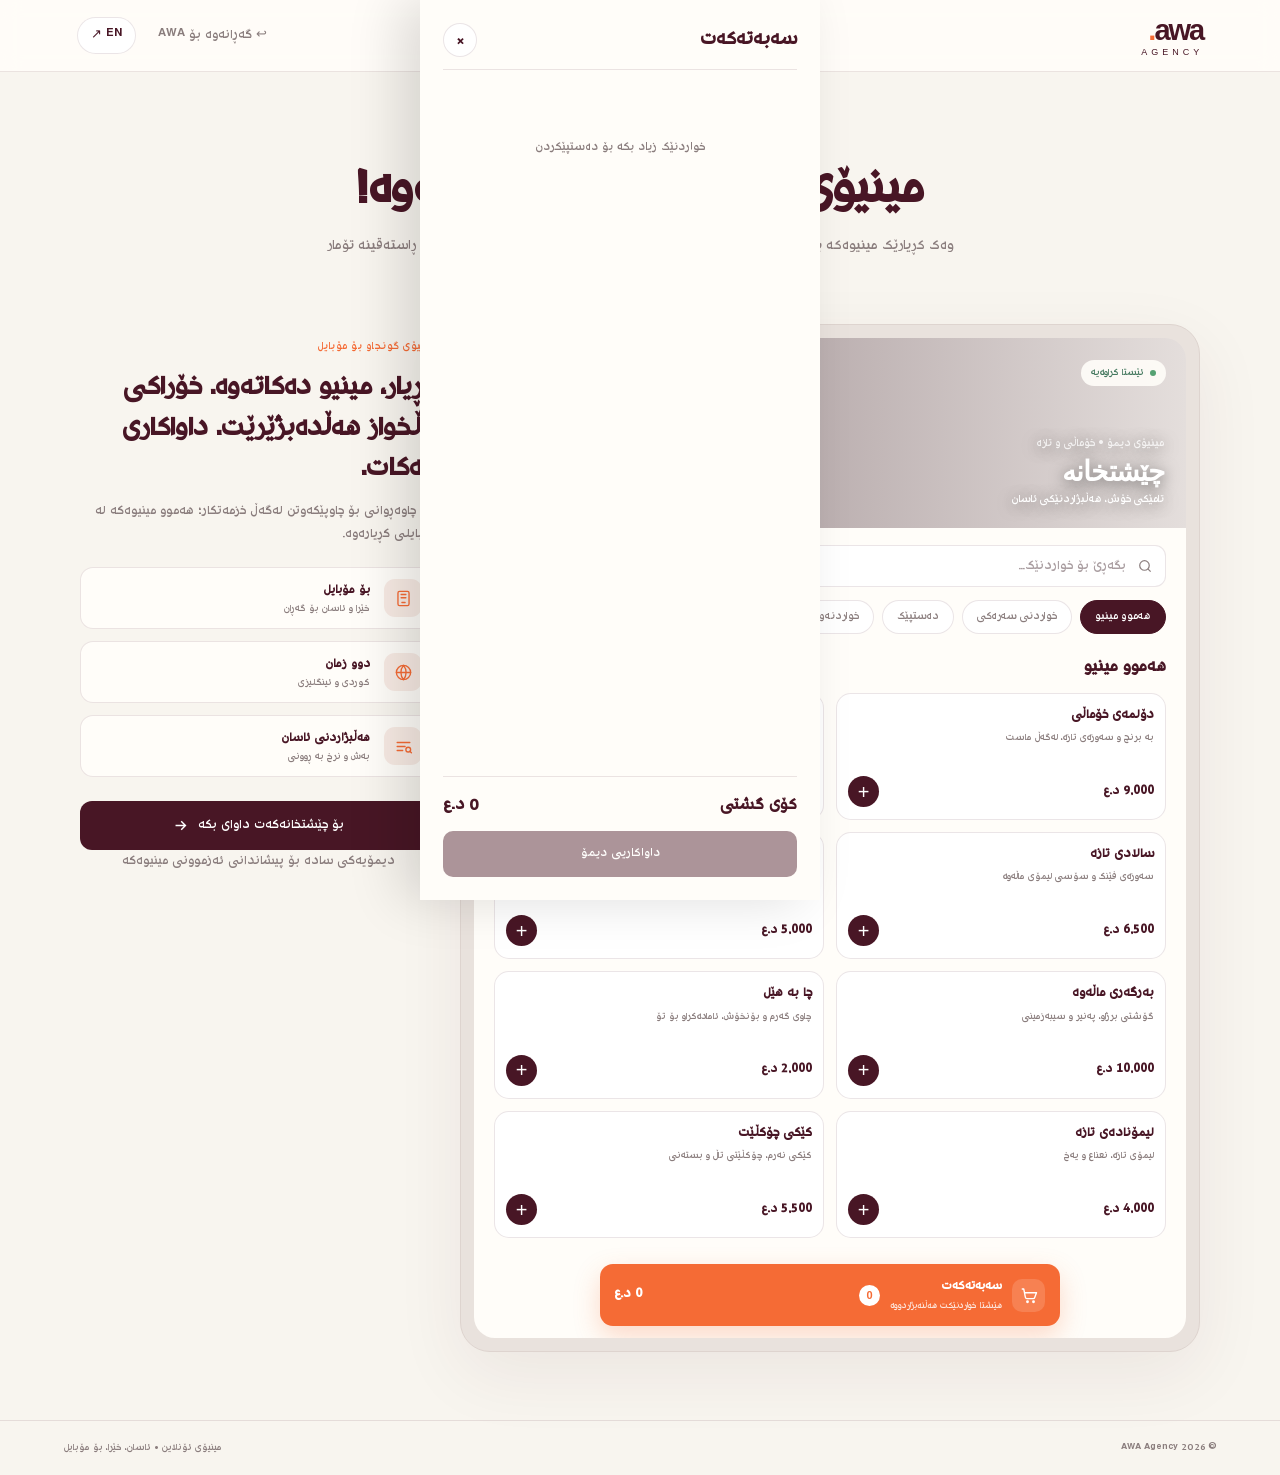
==== tools/online-menu.html @ 6e6e2b97 "Add live online menu demo" ====
<!doctype html>
<html lang="ckb" dir="rtl"><head><meta charset="utf-8"><meta name="viewport" content="width=device-width,initial-scale=1"><meta name="theme-color" content="#481625"><meta name="description" content="دیمۆی زیندووی مینیۆی ئۆنلاین لە AWA Agency."><title>مینیۆی ئۆنلاین | AWA Agency</title><link rel="preload" href="../assets/fonts/rudawregular2.ttf" as="font" type="font/ttf" crossorigin>
<style>
@font-face{font-family:Rudaw;src:url('../assets/fonts/rudawregular2.ttf') format('truetype');font-display:swap}
:root{--wine:#481625;--wine2:#6b263c;--orange:#f56b35;--cream:#f8f5ef;--paper:#fffdf9;--ink:#2e1d22;--muted:#8a7d7d;--line:#4816251c;--green:#44785e;--shadow:0 22px 70px #48162512}
*{box-sizing:border-box}body{margin:0;background:var(--cream);color:var(--wine);font-family:Rudaw,Tahoma,Arial,sans-serif;line-height:1.8}button,a{font:inherit}a{text-decoration:none;color:inherit}button{cursor:pointer}.bar{height:72px;padding:0 max(6%,calc((100% - 1180px)/2));display:flex;align-items:center;justify-content:space-between;border-bottom:1px solid var(--line);background:#fffdf9e8;backdrop-filter:blur(10px)}.logo{font:700 29px Arial;letter-spacing:-2px}.logo b{color:var(--orange)}.logo small{display:block;text-align:center;font:9px Arial;letter-spacing:4px}.nav{display:flex;align-items:center;gap:22px;font-size:13px}.back{color:var(--muted)}.lang{border:1px solid var(--line);background:#fff;border-radius:99px;padding:6px 13px;color:var(--wine)}
.wrap{width:min(1120px,90%);margin:auto}.hero{padding:46px 0 30px;text-align:center}.tag{display:inline-flex;align-items:center;gap:8px;color:var(--orange);font-size:12px;letter-spacing:.3px}.dot{width:7px;height:7px;border-radius:50%;background:#64a47e;box-shadow:0 0 0 5px #64a47e20}.hero h1{font-size:clamp(30px,5vw,49px);line-height:1.45;margin:9px 0 7px;letter-spacing:-.6px}.hero p{max-width:650px;margin:0 auto;color:var(--muted);font-size:14px}
.demo{display:grid;grid-template-columns:minmax(0,1.35fr) minmax(270px,.65fr);gap:24px;align-items:start;padding:10px 0 68px}
.phone-shell{position:relative;background:#e9e2dd;border:1px solid #ded4cf;border-radius:30px;padding:13px;box-shadow:var(--shadow);overflow:hidden}.screen{background:var(--paper);border-radius:21px;min-height:670px;overflow:hidden;position:relative}.restaurant-hero{height:190px;position:relative;overflow:hidden;background:linear-gradient(90deg,#35151f85,#35151f22),url('https://images.unsplash.com/photo-1414235077428-338989a2e8c0?auto=format&fit=crop&w=1500&q=82') center 52%/cover}.restaurant-top{position:absolute;inset:18px 20px auto;display:flex;justify-content:space-between;align-items:center;color:white}.live{background:#fffdf9e8;color:var(--green);border-radius:99px;padding:4px 10px;font-size:10px;display:flex;align-items:center;gap:6px}.live i{width:6px;height:6px;border-radius:50%;background:#55a272}.lang-mini{width:34px;height:34px;border-radius:50%;border:1px solid #ffffff80;background:#ffffff20;color:white;backdrop-filter:blur(8px)}.restaurant-title{position:absolute;inset:auto 22px 18px;color:white;text-shadow:0 2px 15px #0008}.restaurant-title small{display:block;color:#ffffffc9;font-size:11px}.restaurant-title h2{margin:2px 0;font:700 28px Arial;letter-spacing:-.7px}.restaurant-title p{font-size:11px;margin:0}.menu-content{padding:17px 20px 24px}.searchbox{height:42px;border:1px solid var(--line);border-radius:11px;display:flex;align-items:center;gap:9px;padding:0 12px;background:#fff;color:var(--muted)}.searchbox svg{width:17px;stroke:currentColor;fill:none;stroke-width:1.8}.searchbox input{border:0;outline:0;background:transparent;width:100%;font-size:13px;font-family:inherit;color:var(--wine)}.searchbox input::placeholder{color:#a99da0}.categories{display:flex;gap:8px;overflow:auto;padding:13px 0 14px;scrollbar-width:none}.categories::-webkit-scrollbar{display:none}.cat{border:1px solid var(--line);border-radius:99px;background:white;padding:6px 14px;white-space:nowrap;color:var(--muted);font-size:11px}.cat.active{background:var(--wine);color:white;border-color:var(--wine)}.section-head{display:flex;justify-content:space-between;align-items:end;margin:5px 0 9px}.section-head h3{margin:0;font-size:17px}.section-head span{font-size:10px;color:var(--muted)}.dish-grid{display:grid;grid-template-columns:repeat(2,minmax(0,1fr));gap:12px}.dish{background:white;border:1px solid var(--line);border-radius:15px;overflow:hidden;transition:transform .2s,box-shadow .2s}.dish:hover{transform:translateY(-3px);box-shadow:0 12px 28px #48162514}.dish-img{height:134px;width:100%;object-fit:cover;display:block;background:#eee}.dish-info{padding:10px 11px 12px}.dish-name{font-size:13px;font-weight:bold;margin:0}.dish-desc{font-size:10px;color:var(--muted);margin:3px 0 9px;min-height:37px;line-height:1.65}.dish-bottom{display:flex;align-items:center;justify-content:space-between;gap:6px}.price{font-size:12px;font-weight:bold;white-space:nowrap}.add{border:0;background:var(--wine);color:white;border-radius:50%;width:31px;height:31px;font:20px Arial;line-height:1;display:grid;place-items:center;transition:transform .2s,background .2s}.add:hover{background:var(--orange);transform:rotate(90deg)}
.note{grid-column:1/-1;margin:14px 0 0;padding:10px 13px;background:#fbf3e6;border:1px solid #eddfca;border-radius:11px;color:#876c4d;font-size:10px;text-align:center}
.info{position:sticky;top:24px;padding:8px 0}.info-kicker{font-size:11px;color:var(--orange);letter-spacing:.5px}.info h2{font-size:27px;line-height:1.5;margin:7px 0 10px}.info>p{color:var(--muted);font-size:13px;margin:0 0 20px}.features{display:grid;gap:12px;margin:21px 0 24px}.feature{display:grid;grid-template-columns:40px 1fr;gap:12px;align-items:center;padding:11px 13px;border:1px solid var(--line);border-radius:13px;background:#fffdf9}.feature-icon{width:38px;height:38px;background:#f8ebe4;border-radius:11px;display:grid;place-items:center;color:var(--orange)}.feature-icon svg{width:19px;height:19px;fill:none;stroke:currentColor;stroke-width:1.7;stroke-linecap:round;stroke-linejoin:round}.feature strong{display:block;font-size:12px}.feature span{display:block;color:var(--muted);font-size:10px;line-height:1.6}.cta{display:flex;align-items:center;justify-content:center;gap:9px;width:100%;min-height:49px;border-radius:12px;background:var(--wine);color:white;font-size:13px;transition:background .2s,transform .2s}.cta:hover{background:var(--wine2);transform:translateY(-2px)}.cta svg{width:17px;height:17px;fill:none;stroke:currentColor;stroke-width:2}.subnote{text-align:center;color:var(--muted);font-size:10px;margin:10px 0}
.cartbar{position:sticky;bottom:12px;margin:14px auto 0;width:min(460px,95%);z-index:5}.cart-button{display:flex;justify-content:space-between;align-items:center;width:100%;border:0;border-radius:13px;background:var(--orange);color:white;padding:12px 15px;box-shadow:0 10px 26px #f56b3540;text-align:start;animation:bob 2.8s ease-in-out infinite}.cart-left{display:flex;align-items:center;gap:10px}.cart-icon{width:33px;height:33px;background:#ffffff25;border-radius:10px;display:grid;place-items:center}.cart-icon svg{width:18px;fill:none;stroke:white;stroke-width:1.8;stroke-linecap:round;stroke-linejoin:round}.cart-label strong{display:block;font-size:12px}.cart-label small{display:block;font-size:9px;opacity:.85}.cart-total{font-size:13px;font-weight:bold}.count{background:white;color:var(--orange);border-radius:50%;width:21px;height:21px;display:grid;place-items:center;font:700 11px Arial}.shade{position:fixed;inset:0;background:#21111675;z-index:10;opacity:0;pointer-events:none;transition:opacity .25s}.shade.open{opacity:1;pointer-events:auto}.drawer{position:fixed;z-index:11;inset-block:0;inset-inline-end:0;width:min(400px,92vw);background:var(--paper);padding:23px;transform:translateX(105%);transition:transform .3s ease;box-shadow:-20px 0 50px #0002;display:flex;flex-direction:column}.drawer[dir="rtl"]{transform:translateX(-105%)}.drawer.open{transform:translateX(0)}.drawer-head{display:flex;justify-content:space-between;align-items:center;border-bottom:1px solid var(--line);padding-bottom:12px}.drawer-head h3{font-size:19px;margin:0}.close{width:34px;height:34px;border-radius:50%;border:1px solid var(--line);background:white;color:var(--wine);font-size:18px}.cart-items{overflow:auto;flex:1;padding:10px 0}.cart-row{display:grid;grid-template-columns:1fr auto;gap:9px;padding:12px 0;border-bottom:1px solid var(--line)}.cart-row strong{font-size:12px;display:block}.cart-row small{font-size:10px;color:var(--muted)}.qty{display:flex;align-items:center;gap:8px}.qty button{width:25px;height:25px;border:1px solid var(--line);border-radius:50%;background:white;color:var(--wine)}.drawer-foot{border-top:1px solid var(--line);padding-top:15px}.sum{display:flex;justify-content:space-between;font-weight:bold;margin-bottom:11px}.order{width:100%;border:0;border-radius:10px;background:var(--wine);color:white;padding:12px;font-size:12px}.order:disabled{opacity:.45;cursor:not-allowed}.empty-cart{text-align:center;padding:45px 10px;color:var(--muted);font-size:12px}.toast{position:fixed;left:50%;bottom:24px;transform:translate(-50%,15px);opacity:0;pointer-events:none;background:#2e1d22;color:white;border-radius:99px;padding:9px 17px;font-size:11px;z-index:20;transition:.25s;white-space:nowrap}.toast.show{opacity:1;transform:translate(-50%,0)}.footer{border-top:1px solid var(--line);padding:18px 5%;display:flex;justify-content:space-between;gap:12px;color:var(--muted);font-size:10px}
@keyframes bob{0%,100%{transform:translateY(0)}50%{transform:translateY(-3px)}}@media(max-width:900px){.demo{grid-template-columns:1fr;max-width:720px}.info{position:static;grid-row:1}.info h2{font-size:23px}.features{grid-template-columns:repeat(3,1fr)}.feature{grid-template-columns:34px 1fr;padding:9px}.feature-icon{width:32px;height:32px}.screen{min-height:600px}.restaurant-hero{height:170px}}@media(max-width:600px){.bar{height:62px;padding:0 5%}.nav{gap:10px;font-size:11px}.back{max-width:90px}.hero{padding:33px 0 23px}.hero h1{font-size:29px}.hero p{font-size:12px}.wrap{width:92%}.demo{gap:17px;padding-bottom:40px}.info h2{font-size:20px}.features{grid-template-columns:1fr 1fr;gap:8px}.feature{grid-template-columns:30px 1fr}.feature-icon{width:28px;height:28px}.feature strong{font-size:10px}.feature span{font-size:9px}.phone-shell{border-radius:23px;padding:8px}.screen{border-radius:17px;min-height:560px}.restaurant-hero{height:150px}.restaurant-title h2{font-size:24px}.menu-content{padding:13px 12px 18px}.dish-grid{gap:8px}.dish-img{height:105px}.dish-info{padding:8px}.dish-desc{font-size:9px;min-height:40px}.dish-name{font-size:11px}.price{font-size:10px}.add{width:28px;height:28px}.note{font-size:9px}.footer{flex-wrap:wrap}.drawer{padding:18px}}@media(prefers-reduced-motion:reduce){*,*:before,*:after{animation:none!important;transition:none!important;scroll-behavior:auto!important}}
</style></head>
<body>
<header class="bar"><a class="logo" href="../index.html">awa<b>.</b><small>AGENCY</small></a><nav class="nav"><a href="../index.html" class="back" data-ku="↩ گەڕانەوە بۆ AWA" data-en="↩ Back to AWA">↩ گەڕانەوە بۆ AWA</a><button class="lang" id="lang" type="button">EN ↗</button></nav></header>
<main class="wrap"><section class="hero"><span class="tag"><i class="dot"></i><span data-ku="دیمۆی زیندوو • لەسەر مۆبایل تاقی بکەرەوە" data-en="LIVE DEMO • TRY IT ON YOUR PHONE">دیمۆی زیندوو • لەسەر مۆبایل تاقی بکەرەوە</span></span><h1 data-ku="مینیۆی ئۆنلاین، تاقی بکەرەوە!" data-en="An online menu. Try it live.">مینیۆی ئۆنلاین، تاقی بکەرەوە!</h1><p data-ku="وەک کڕیارێک مینیوەکە بگەڕێ، خواردن هەڵبژێرە و سەبەتەکەت ببینە. ئەمە دیمۆیە؛ داواکاریی ڕاستەقینە تۆمار ناکات." data-en="Browse the menu, pick dishes and see your basket, just like a customer. This is a demo; no real order is placed.">وەک کڕیارێک مینیوەکە بگەڕێ، خواردن هەڵبژێرە و سەبەتەکەت ببینە. ئەمە دیمۆیە؛ داواکاریی ڕاستەقینە تۆمار ناکات.</p></section>
<section class="demo">
<div class="phone-shell"><div class="screen">
<div class="restaurant-hero"><div class="restaurant-top"><span class="live"><i></i><span data-ku="ئێستا کراوەیە" data-en="OPEN NOW">ئێستا کراوەیە</span></span><button class="lang-mini" id="menuLang" type="button" aria-label="Change language">EN</button></div><div class="restaurant-title"><small data-ku="مینیۆی دیمۆ • خۆماڵی و تازە" data-en="DEMO MENU • FRESH & LOCAL">مینیۆی دیمۆ • خۆماڵی و تازە</small><h2 data-ku="چێشتخانە" data-en="The Table">چێشتخانە</h2><p data-ku="تامێکی خۆش، هەڵبژاردنێکی ئاسان" data-en="Good food. Easy choices.">تامێکی خۆش، هەڵبژاردنێکی ئاسان</p></div></div>
<div class="menu-content">
<label class="searchbox"><svg viewBox="0 0 24 24"><circle cx="11" cy="11" r="7"></circle><path d="m16 16 4 4"></path></svg><input id="search" type="search" data-ku-placeholder="بگەڕێ بۆ خواردنێک..." data-en-placeholder="Search the menu..." placeholder="بگەڕێ بۆ خواردنێک..."></label>
<div class="categories" id="categories"></div>
<div class="section-head"><h3 id="categoryTitle">خواردنە بەناوبانگەکان</h3><span id="dishCount"></span></div>
<div class="dish-grid" id="dishes"></div>
</div>
<div class="cartbar"><button class="cart-button" id="openCart" type="button"><span class="cart-left"><span class="cart-icon"><svg viewBox="0 0 24 24"><path d="M3 4h2l2.2 11.2a2 2 0 0 0 2 1.6h8.5a2 2 0 0 0 1.9-1.4L22 9H7"></path><circle cx="10" cy="21" r="1"></circle><circle cx="18" cy="21" r="1"></circle></svg></span><span class="cart-label"><strong id="cartLabel">سەبەتەکەت</strong><small id="cartCountText">هێشتا خواردنێکت هەڵنەبژاردووە</small></span><span class="count" id="cartCount">0</span></span><span class="cart-total" id="cartTotal">0 د.ع</span></button></div>
</div></div>
<aside class="info"><span class="info-kicker" data-ku="مینیۆی گونجاو بۆ مۆبایل" data-en="MADE FOR MOBILE">مینیۆی گونجاو بۆ مۆبایل</span><h2 data-ku="کڕیار، مینیو دەکاتەوە. خۆراکی دڵخواز هەڵدەبژێرێت. داواکاری دەکات." data-en="Customers open the menu, choose what they love, and order.">کڕیار، مینیو دەکاتەوە. خۆراکی دڵخواز هەڵدەبژێرێت. داواکاری دەکات.</h2><p data-ku="بێ چاوەڕوانی بۆ چاوپێکەوتن لەگەڵ خزمەتکار؛ هەموو مینیوەکە لە مۆبایلی کڕیارەوە." data-en="No waiting for a printed menu. Everything is right on the customer’s phone.">بێ چاوەڕوانی بۆ چاوپێکەوتن لەگەڵ خزمەتکار؛ هەموو مینیوەکە لە مۆبایلی کڕیارەوە.</p>
<div class="features">
<div class="feature"><div class="feature-icon"><svg viewBox="0 0 24 24"><rect x="5" y="3" width="14" height="18" rx="2"></rect><path d="M9 7h6M9 11h6M10 17h4"></path></svg></div><div><strong data-ku="بۆ مۆبایل" data-en="Mobile-ready">بۆ مۆبایل</strong><span data-ku="خێرا و ئاسان بۆ گەڕان" data-en="Quick, easy browsing">خێرا و ئاسان بۆ گەڕان</span></div></div>
<div class="feature"><div class="feature-icon"><svg viewBox="0 0 24 24"><circle cx="12" cy="12" r="9"></circle><path d="M3 12h18M12 3a14 14 0 0 1 0 18M12 3a14 14 0 0 0 0 18"></path></svg></div><div><strong data-ku="دوو زمان" data-en="Bilingual">دوو زمان</strong><span data-ku="کوردی و ئینگلیزی" data-en="Kurdish and English">کوردی و ئینگلیزی</span></div></div>
<div class="feature"><div class="feature-icon"><svg viewBox="0 0 24 24"><path d="M4 7h16M4 12h10M4 17h7"></path><circle cx="18" cy="16" r="3"></circle><path d="m20 18 2 2"></path></svg></div><div><strong data-ku="هەڵبژاردنی ئاسان" data-en="Easy ordering">هەڵبژاردنی ئاسان</strong><span data-ku="بەش و نرخ بە ڕوونی" data-en="Clear sections and prices">بەش و نرخ بە ڕوونی</span></div></div>
</div>
<a class="cta" href="mailto:contact@awaagency.net?subject=Online%20menu%20for%20my%20restaurant"><span data-ku="بۆ چێشتخانەکەت داوای بکە" data-en="Get one for your restaurant">بۆ چێشتخانەکەت داوای بکە</span><svg viewBox="0 0 24 24"><path d="M5 12h14M13 6l6 6-6 6"></path></svg></a><p class="subnote" data-ku="دیمۆیەکی سادە بۆ پیشاندانی ئەزموونی مینیوەکە" data-en="A preview of what your restaurant menu can feel like.">دیمۆیەکی سادە بۆ پیشاندانی ئەزموونی مینیوەکە</p>
</aside>
</section></main>
<footer class="footer"><span>© <span id="year"></span> AWA Agency</span><span data-ku="مینیۆی ئۆنلاین • ئاسان، خێرا، بۆ مۆبایل" data-en="Online menus • simple, fast, mobile-ready">مینیۆی ئۆنلاین • ئاسان، خێرا، بۆ مۆبایل</span></footer>
<div class="shade" id="shade"></div><aside class="drawer" id="drawer" aria-label="Order basket"><div class="drawer-head"><h3 data-ku="سەبەتەکەت" data-en="Your basket">سەبەتەکەت</h3><button class="close" id="closeCart" type="button" aria-label="Close">×</button></div><div class="cart-items" id="cartItems"></div><div class="drawer-foot"><div class="sum"><span data-ku="کۆی گشتی" data-en="Total">کۆی گشتی</span><span id="drawerTotal">0 د.ع</span></div><button class="order" id="orderBtn" type="button" disabled data-ku="داواکاریی دیمۆ" data-en="Demo order">داواکاریی دیمۆ</button></div></aside><div class="toast" id="toast" role="status" aria-live="polite"></div>
<script>
const dishesData=[
{id:'dolma',cat:'main',price:9000,ku:'دۆلمەی خۆماڵی',en:'Homestyle dolma',descKu:'بە برنج و سەوزەی تازە، لەگەڵ ماست',descEn:'Rice, fresh herbs and a side of yogurt',img:'https://images.unsplash.com/photo-1547592180-85f173990554?auto=format&fit=crop&w=800&q=80'},
{id:'kebab',cat:'main',price:12000,ku:'کەبابی گۆشت',en:'Chargrilled kebab',descKu:'گۆشتی تازە، نانی گەرم و سۆسی ماڵەوە',descEn:'Fresh grilled meat, warm bread and house sauce',img:'https://images.unsplash.com/photo-1529042410759-befb1204b468?auto=format&fit=crop&w=800&q=80'},
{id:'salad',cat:'starters',price:6500,ku:'سالادی تازە',en:'Garden salad',descKu:'سەوزەی فێنک و سۆسی لیمۆی ماڵەوە',descEn:'Crisp greens with house lemon dressing',img:'https://images.unsplash.com/photo-1512621776951-a57141f2eefd?auto=format&fit=crop&w=800&q=80'},
{id:'soup',cat:'starters',price:5000,ku:'شۆربای ڕۆژ',en:'Soup of the day',descKu:'شۆربای گەرم بە پێکهاتەی وەرزی',descEn:'Warm soup made with seasonal ingredients',img:'https://images.unsplash.com/photo-1547592166-23ac45744acd?auto=format&fit=crop&w=800&q=80'},
{id:'burger',cat:'main',price:10000,ku:'بەرگەری ماڵەوە',en:'House burger',descKu:'گۆشتی برژاو، پەنیر و سیبەزمینی',descEn:'Grilled patty, cheese and crisp fries',img:'https://images.unsplash.com/photo-1568901346375-23c9450c58cd?auto=format&fit=crop&w=800&q=80'},
{id:'tea',cat:'drinks',price:2000,ku:'چا بە هێل',en:'Cardamom tea',descKu:'چاوی گەرم و بۆنخۆش، ئامادەکراو بۆ تۆ',descEn:'Freshly brewed, fragrant cardamom tea',img:'https://images.unsplash.com/photo-1571934811356-5cc061b6821f?auto=format&fit=crop&w=800&q=80'},
{id:'lemonade',cat:'drinks',price:4000,ku:'لیمۆنادەی تازە',en:'Fresh lemonade',descKu:'لیمۆی تازە، نعناع و یەخ',descEn:'Fresh lemon, mint and ice',img:'https://images.unsplash.com/photo-1513558161293-cdaf765edfd7?auto=format&fit=crop&w=800&q=80'},
{id:'cake',cat:'dessert',price:5500,ku:'کێکی چۆکڵێت',en:'Chocolate cake',descKu:'کێکی نەرم، چۆکڵێتی تاڵ و بستەنی',descEn:'Soft cake, dark chocolate and ice cream',img:'https://images.unsplash.com/photo-1578985545062-69928b1d9587?auto=format&fit=crop&w=800&q=80'}];
const CATS={ku:[['all','هەموو مینیو'],['main','خواردنی سەرەکی'],['starters','دەستپێک'],['drinks','خواردنەوە'],['dessert','شیرینی']],en:[['all','All menu'],['main','Main dishes'],['starters','Starters'],['drinks','Drinks'],['dessert','Desserts']]};
let lang='ku',activeCat='all',cart={};const $=s=>document.querySelector(s),money=n=>new Intl.NumberFormat(lang==='ku'?'ckb-IQ':'en-US').format(n)+' '+(lang==='ku'?'د.ع':'IQD');
function tr(){document.querySelectorAll('[data-ku]').forEach(x=>x.textContent=x.dataset[lang]);document.querySelectorAll('[data-ku-placeholder]').forEach(x=>x.placeholder=x.dataset[lang+'Placeholder']);document.documentElement.lang=lang==='ku'?'ckb':'en';document.documentElement.dir=lang==='ku'?'rtl':'ltr';document.title=lang==='ku'?'مینیۆی ئۆنلاین | AWA Agency':'Online Menu | AWA Agency';$('#lang').textContent=lang==='ku'?'EN ↗':'کوردی ↗';$('#menuLang').textContent=lang==='ku'?'EN':'KU';render();renderCart()}
function renderCats(){const host=$('#categories');host.replaceChildren();CATS[lang].forEach(([id,label])=>{const b=document.createElement('button');b.type='button';b.className='cat'+(id===activeCat?' active':'');b.textContent=label;b.onclick=()=>{activeCat=id;renderCats();renderDishes()};host.append(b)})}
function renderDishes(){const host=$('#dishes'),query=$('#search').value.trim().toLocaleLowerCase();host.replaceChildren();const filtered=dishesData.filter(d=>(activeCat==='all'||d.cat===activeCat)&&((lang==='ku'?d.ku:d.en).toLocaleLowerCase().includes(query)));$('#categoryTitle').textContent=CATS[lang].find(c=>c[0]===activeCat)?.[1]||(lang==='ku'?'هەموو مینیو':'All menu');$('#dishCount').textContent=filtered.length+(lang==='ku'?' خواردن':' items');if(!filtered.length){const e=document.createElement('p');e.className='empty-cart';e.textContent=lang==='ku'?'هیچ خواردنێک نەدۆزرایەوە':'No dishes found';host.append(e);return}filtered.forEach(d=>{const card=document.createElement('article');card.className='dish';const img=document.createElement('img');img.className='dish-img';img.src=d.img;img.alt=lang==='ku'?d.ku:d.en;img.loading='lazy';img.onerror=()=>{img.style.display='none'};const info=document.createElement('div');info.className='dish-info';const h=document.createElement('h4');h.className='dish-name';h.textContent=lang==='ku'?d.ku:d.en;const desc=document.createElement('p');desc.className='dish-desc';desc.textContent=lang==='ku'?d.descKu:d.descEn;const bottom=document.createElement('div');bottom.className='dish-bottom';const p=document.createElement('span');p.className='price';p.textContent=money(d.price);const add=document.createElement('button');add.className='add';add.type='button';add.textContent='+';add.setAttribute('aria-label',(lang==='ku'?'زیادکردنی ':'Add ')+(lang==='ku'?d.ku:d.en));add.onclick=()=>{cart[d.id]=(cart[d.id]||0)+1;renderCart();toast(lang==='ku'?'زیاد کرا بۆ سەبەتە':'Added to basket')};bottom.append(p,add);info.append(h,desc,bottom);card.append(img,info);host.append(card)})}
function render(){renderCats();renderDishes()}
function totals(){const count=Object.values(cart).reduce((a,b)=>a+b,0),sum=dishesData.reduce((a,d)=>a+d.price*(cart[d.id]||0),0);return{count,sum}}
function renderCart(){const host=$('#cartItems'),{count,sum}=totals();$('#cartCount').textContent=count;$('#cartTotal').textContent=money(sum);$('#drawerTotal').textContent=money(sum);$('#cartCountText').textContent=count?(lang==='ku'?count+' دانە خواردن لە سەبەتەکەتدا':count+' item(s) in your basket'):(lang==='ku'?'هێشتا خواردنێکت هەڵنەبژاردووە':'Your basket is empty');host.replaceChildren();const chosen=dishesData.filter(d=>cart[d.id]);if(!chosen.length){const e=document.createElement('p');e.className='empty-cart';e.textContent=lang==='ku'?'خواردنێک زیاد بکە بۆ دەستپێکردن':'Add a dish to get started';host.append(e)}chosen.forEach(d=>{const row=document.createElement('div');row.className='cart-row';const details=document.createElement('div');const title=document.createElement('strong');title.textContent=lang==='ku'?d.ku:d.en;const price=document.createElement('small');price.textContent=money(d.price*(cart[d.id]||0));details.append(title,price);const qty=document.createElement('div');qty.className='qty';const minus=document.createElement('button');minus.type='button';minus.textContent='−';minus.setAttribute('aria-label','Decrease');minus.onclick=()=>{cart[d.id]--;if(cart[d.id]<=0)delete cart[d.id];renderCart()};const num=document.createElement('span');num.textContent=cart[d.id];const plus=document.createElement('button');plus.type='button';plus.textContent='+';plus.setAttribute('aria-label','Increase');plus.onclick=()=>{cart[d.id]++;renderCart()};qty.append(minus,num,plus);row.append(details,qty);host.append(row)});$('#orderBtn').disabled=!count}
function toast(message){const t=$('#toast');t.textContent=message;t.classList.add('show');clearTimeout(window._toastTimer);window._toastTimer=setTimeout(()=>t.classList.remove('show'),1800)}
function setDrawer(open){$('#drawer').classList.toggle('open',open);$('#shade').classList.toggle('open',open);document.body.style.overflow=open?'hidden':''}
$('#search').addEventListener('input',renderDishes);$('#lang').addEventListener('click',()=>{lang=lang==='ku'?'en':'ku';tr()});$('#menuLang').addEventListener('click',()=>{lang=lang==='ku'?'en':'ku';tr()});$('#openCart').addEventListener('click',()=>setDrawer(true));$('#closeCart').addEventListener('click',()=>setDrawer(false));$('#shade').addEventListener('click',()=>setDrawer(false));$('#orderBtn').addEventListener('click',()=>toast(lang==='ku'?'ئەمە تەنیا دیمۆیە؛ داواکارییەکە نەنێردرا':'Preview only — no order was sent'));document.addEventListener('keydown',e=>{if(e.key==='Escape')setDrawer(false)});$('#year').textContent=new Date().getFullYear();tr();
</script></body></html>
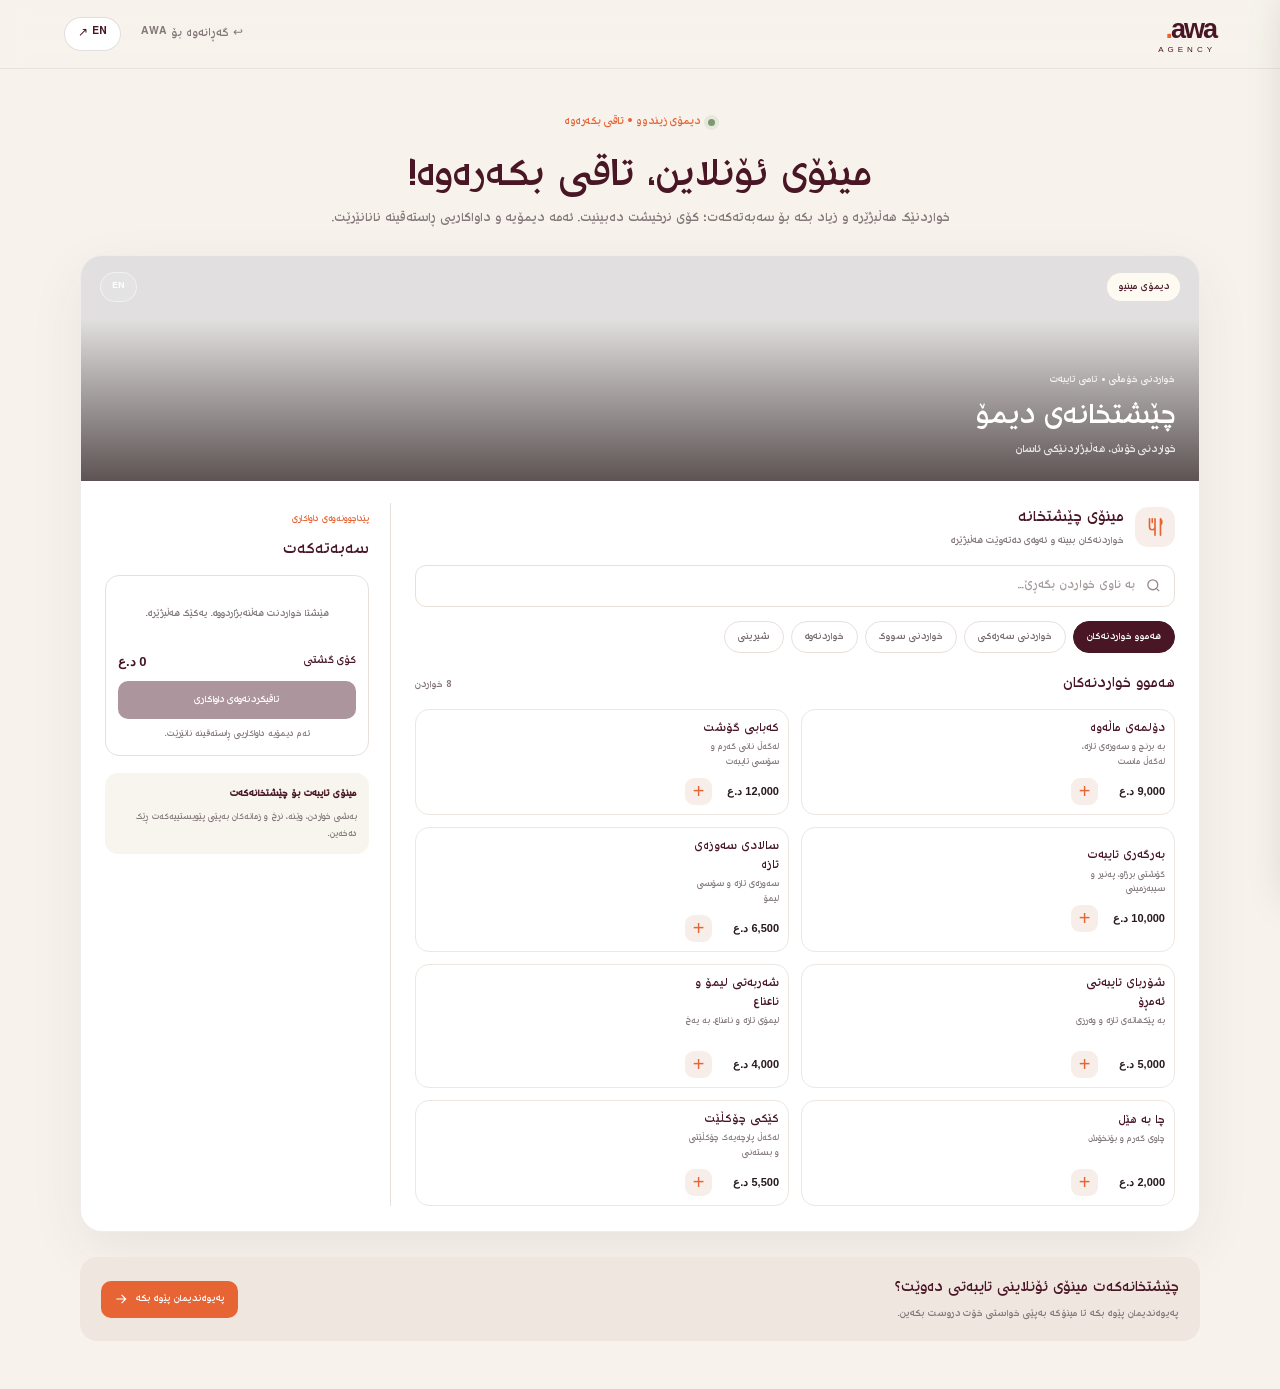
==== commit 1013b8da: "Redesign online menu demo in Sorani" ====
--- a/tools/online-menu.html
+++ b/tools/online-menu.html
@@ -1,61 +1,61 @@
 <!doctype html>
-<html lang="ckb" dir="rtl"><head><meta charset="utf-8"><meta name="viewport" content="width=device-width,initial-scale=1"><meta name="theme-color" content="#481625"><meta name="description" content="دیمۆی زیندووی مینیۆی ئۆنلاین لە AWA Agency."><title>مینیۆی ئۆنلاین | AWA Agency</title><link rel="preload" href="../assets/fonts/rudawregular2.ttf" as="font" type="font/ttf" crossorigin>
+<html lang="ckb" dir="rtl"><head><meta charset="utf-8"><meta name="viewport" content="width=device-width,initial-scale=1"><meta name="theme-color" content="#f7f3ec"><meta name="description" content="دیمۆی مینۆی ئۆنلاین لە AWA Agency؛ خواردن هەڵبژێرە و سەبەتەکەت تاقی بکەرەوە."><title>مینۆی ئۆنلاین | AWA Agency</title><link rel="preload" href="../assets/fonts/rudawregular2.ttf" as="font" type="font/ttf" crossorigin>
 <style>
 @font-face{font-family:Rudaw;src:url('../assets/fonts/rudawregular2.ttf') format('truetype');font-display:swap}
-:root{--wine:#481625;--wine2:#6b263c;--orange:#f56b35;--cream:#f8f5ef;--paper:#fffdf9;--ink:#2e1d22;--muted:#8a7d7d;--line:#4816251c;--green:#44785e;--shadow:0 22px 70px #48162512}
-*{box-sizing:border-box}body{margin:0;background:var(--cream);color:var(--wine);font-family:Rudaw,Tahoma,Arial,sans-serif;line-height:1.8}button,a{font:inherit}a{text-decoration:none;color:inherit}button{cursor:pointer}.bar{height:72px;padding:0 max(6%,calc((100% - 1180px)/2));display:flex;align-items:center;justify-content:space-between;border-bottom:1px solid var(--line);background:#fffdf9e8;backdrop-filter:blur(10px)}.logo{font:700 29px Arial;letter-spacing:-2px}.logo b{color:var(--orange)}.logo small{display:block;text-align:center;font:9px Arial;letter-spacing:4px}.nav{display:flex;align-items:center;gap:22px;font-size:13px}.back{color:var(--muted)}.lang{border:1px solid var(--line);background:#fff;border-radius:99px;padding:6px 13px;color:var(--wine)}
-.wrap{width:min(1120px,90%);margin:auto}.hero{padding:46px 0 30px;text-align:center}.tag{display:inline-flex;align-items:center;gap:8px;color:var(--orange);font-size:12px;letter-spacing:.3px}.dot{width:7px;height:7px;border-radius:50%;background:#64a47e;box-shadow:0 0 0 5px #64a47e20}.hero h1{font-size:clamp(30px,5vw,49px);line-height:1.45;margin:9px 0 7px;letter-spacing:-.6px}.hero p{max-width:650px;margin:0 auto;color:var(--muted);font-size:14px}
-.demo{display:grid;grid-template-columns:minmax(0,1.35fr) minmax(270px,.65fr);gap:24px;align-items:start;padding:10px 0 68px}
-.phone-shell{position:relative;background:#e9e2dd;border:1px solid #ded4cf;border-radius:30px;padding:13px;box-shadow:var(--shadow);overflow:hidden}.screen{background:var(--paper);border-radius:21px;min-height:670px;overflow:hidden;position:relative}.restaurant-hero{height:190px;position:relative;overflow:hidden;background:linear-gradient(90deg,#35151f85,#35151f22),url('https://images.unsplash.com/photo-1414235077428-338989a2e8c0?auto=format&fit=crop&w=1500&q=82') center 52%/cover}.restaurant-top{position:absolute;inset:18px 20px auto;display:flex;justify-content:space-between;align-items:center;color:white}.live{background:#fffdf9e8;color:var(--green);border-radius:99px;padding:4px 10px;font-size:10px;display:flex;align-items:center;gap:6px}.live i{width:6px;height:6px;border-radius:50%;background:#55a272}.lang-mini{width:34px;height:34px;border-radius:50%;border:1px solid #ffffff80;background:#ffffff20;color:white;backdrop-filter:blur(8px)}.restaurant-title{position:absolute;inset:auto 22px 18px;color:white;text-shadow:0 2px 15px #0008}.restaurant-title small{display:block;color:#ffffffc9;font-size:11px}.restaurant-title h2{margin:2px 0;font:700 28px Arial;letter-spacing:-.7px}.restaurant-title p{font-size:11px;margin:0}.menu-content{padding:17px 20px 24px}.searchbox{height:42px;border:1px solid var(--line);border-radius:11px;display:flex;align-items:center;gap:9px;padding:0 12px;background:#fff;color:var(--muted)}.searchbox svg{width:17px;stroke:currentColor;fill:none;stroke-width:1.8}.searchbox input{border:0;outline:0;background:transparent;width:100%;font-size:13px;font-family:inherit;color:var(--wine)}.searchbox input::placeholder{color:#a99da0}.categories{display:flex;gap:8px;overflow:auto;padding:13px 0 14px;scrollbar-width:none}.categories::-webkit-scrollbar{display:none}.cat{border:1px solid var(--line);border-radius:99px;background:white;padding:6px 14px;white-space:nowrap;color:var(--muted);font-size:11px}.cat.active{background:var(--wine);color:white;border-color:var(--wine)}.section-head{display:flex;justify-content:space-between;align-items:end;margin:5px 0 9px}.section-head h3{margin:0;font-size:17px}.section-head span{font-size:10px;color:var(--muted)}.dish-grid{display:grid;grid-template-columns:repeat(2,minmax(0,1fr));gap:12px}.dish{background:white;border:1px solid var(--line);border-radius:15px;overflow:hidden;transition:transform .2s,box-shadow .2s}.dish:hover{transform:translateY(-3px);box-shadow:0 12px 28px #48162514}.dish-img{height:134px;width:100%;object-fit:cover;display:block;background:#eee}.dish-info{padding:10px 11px 12px}.dish-name{font-size:13px;font-weight:bold;margin:0}.dish-desc{font-size:10px;color:var(--muted);margin:3px 0 9px;min-height:37px;line-height:1.65}.dish-bottom{display:flex;align-items:center;justify-content:space-between;gap:6px}.price{font-size:12px;font-weight:bold;white-space:nowrap}.add{border:0;background:var(--wine);color:white;border-radius:50%;width:31px;height:31px;font:20px Arial;line-height:1;display:grid;place-items:center;transition:transform .2s,background .2s}.add:hover{background:var(--orange);transform:rotate(90deg)}
-.note{grid-column:1/-1;margin:14px 0 0;padding:10px 13px;background:#fbf3e6;border:1px solid #eddfca;border-radius:11px;color:#876c4d;font-size:10px;text-align:center}
-.info{position:sticky;top:24px;padding:8px 0}.info-kicker{font-size:11px;color:var(--orange);letter-spacing:.5px}.info h2{font-size:27px;line-height:1.5;margin:7px 0 10px}.info>p{color:var(--muted);font-size:13px;margin:0 0 20px}.features{display:grid;gap:12px;margin:21px 0 24px}.feature{display:grid;grid-template-columns:40px 1fr;gap:12px;align-items:center;padding:11px 13px;border:1px solid var(--line);border-radius:13px;background:#fffdf9}.feature-icon{width:38px;height:38px;background:#f8ebe4;border-radius:11px;display:grid;place-items:center;color:var(--orange)}.feature-icon svg{width:19px;height:19px;fill:none;stroke:currentColor;stroke-width:1.7;stroke-linecap:round;stroke-linejoin:round}.feature strong{display:block;font-size:12px}.feature span{display:block;color:var(--muted);font-size:10px;line-height:1.6}.cta{display:flex;align-items:center;justify-content:center;gap:9px;width:100%;min-height:49px;border-radius:12px;background:var(--wine);color:white;font-size:13px;transition:background .2s,transform .2s}.cta:hover{background:var(--wine2);transform:translateY(-2px)}.cta svg{width:17px;height:17px;fill:none;stroke:currentColor;stroke-width:2}.subnote{text-align:center;color:var(--muted);font-size:10px;margin:10px 0}
-.cartbar{position:sticky;bottom:12px;margin:14px auto 0;width:min(460px,95%);z-index:5}.cart-button{display:flex;justify-content:space-between;align-items:center;width:100%;border:0;border-radius:13px;background:var(--orange);color:white;padding:12px 15px;box-shadow:0 10px 26px #f56b3540;text-align:start;animation:bob 2.8s ease-in-out infinite}.cart-left{display:flex;align-items:center;gap:10px}.cart-icon{width:33px;height:33px;background:#ffffff25;border-radius:10px;display:grid;place-items:center}.cart-icon svg{width:18px;fill:none;stroke:white;stroke-width:1.8;stroke-linecap:round;stroke-linejoin:round}.cart-label strong{display:block;font-size:12px}.cart-label small{display:block;font-size:9px;opacity:.85}.cart-total{font-size:13px;font-weight:bold}.count{background:white;color:var(--orange);border-radius:50%;width:21px;height:21px;display:grid;place-items:center;font:700 11px Arial}.shade{position:fixed;inset:0;background:#21111675;z-index:10;opacity:0;pointer-events:none;transition:opacity .25s}.shade.open{opacity:1;pointer-events:auto}.drawer{position:fixed;z-index:11;inset-block:0;inset-inline-end:0;width:min(400px,92vw);background:var(--paper);padding:23px;transform:translateX(105%);transition:transform .3s ease;box-shadow:-20px 0 50px #0002;display:flex;flex-direction:column}.drawer[dir="rtl"]{transform:translateX(-105%)}.drawer.open{transform:translateX(0)}.drawer-head{display:flex;justify-content:space-between;align-items:center;border-bottom:1px solid var(--line);padding-bottom:12px}.drawer-head h3{font-size:19px;margin:0}.close{width:34px;height:34px;border-radius:50%;border:1px solid var(--line);background:white;color:var(--wine);font-size:18px}.cart-items{overflow:auto;flex:1;padding:10px 0}.cart-row{display:grid;grid-template-columns:1fr auto;gap:9px;padding:12px 0;border-bottom:1px solid var(--line)}.cart-row strong{font-size:12px;display:block}.cart-row small{font-size:10px;color:var(--muted)}.qty{display:flex;align-items:center;gap:8px}.qty button{width:25px;height:25px;border:1px solid var(--line);border-radius:50%;background:white;color:var(--wine)}.drawer-foot{border-top:1px solid var(--line);padding-top:15px}.sum{display:flex;justify-content:space-between;font-weight:bold;margin-bottom:11px}.order{width:100%;border:0;border-radius:10px;background:var(--wine);color:white;padding:12px;font-size:12px}.order:disabled{opacity:.45;cursor:not-allowed}.empty-cart{text-align:center;padding:45px 10px;color:var(--muted);font-size:12px}.toast{position:fixed;left:50%;bottom:24px;transform:translate(-50%,15px);opacity:0;pointer-events:none;background:#2e1d22;color:white;border-radius:99px;padding:9px 17px;font-size:11px;z-index:20;transition:.25s;white-space:nowrap}.toast.show{opacity:1;transform:translate(-50%,0)}.footer{border-top:1px solid var(--line);padding:18px 5%;display:flex;justify-content:space-between;gap:12px;color:var(--muted);font-size:10px}
-@keyframes bob{0%,100%{transform:translateY(0)}50%{transform:translateY(-3px)}}@media(max-width:900px){.demo{grid-template-columns:1fr;max-width:720px}.info{position:static;grid-row:1}.info h2{font-size:23px}.features{grid-template-columns:repeat(3,1fr)}.feature{grid-template-columns:34px 1fr;padding:9px}.feature-icon{width:32px;height:32px}.screen{min-height:600px}.restaurant-hero{height:170px}}@media(max-width:600px){.bar{height:62px;padding:0 5%}.nav{gap:10px;font-size:11px}.back{max-width:90px}.hero{padding:33px 0 23px}.hero h1{font-size:29px}.hero p{font-size:12px}.wrap{width:92%}.demo{gap:17px;padding-bottom:40px}.info h2{font-size:20px}.features{grid-template-columns:1fr 1fr;gap:8px}.feature{grid-template-columns:30px 1fr}.feature-icon{width:28px;height:28px}.feature strong{font-size:10px}.feature span{font-size:9px}.phone-shell{border-radius:23px;padding:8px}.screen{border-radius:17px;min-height:560px}.restaurant-hero{height:150px}.restaurant-title h2{font-size:24px}.menu-content{padding:13px 12px 18px}.dish-grid{gap:8px}.dish-img{height:105px}.dish-info{padding:8px}.dish-desc{font-size:9px;min-height:40px}.dish-name{font-size:11px}.price{font-size:10px}.add{width:28px;height:28px}.note{font-size:9px}.footer{flex-wrap:wrap}.drawer{padding:18px}}@media(prefers-reduced-motion:reduce){*,*:before,*:after{animation:none!important;transition:none!important;scroll-behavior:auto!important}}
+:root{--wine:#481625;--orange:#e76434;--cream:#f7f3ec;--paper:#fff;--ink:#291b1d;--muted:#83777a;--line:#e9e0d9;--green:#52745e;--shadow:0 18px 55px #37131d12}
+*{box-sizing:border-box}body{margin:0;background:var(--cream);color:var(--ink);font-family:Rudaw,Tahoma,Arial,sans-serif;line-height:1.85}button,input{font:inherit}button{cursor:pointer}a{color:inherit;text-decoration:none}.top{height:69px;padding:0 max(5%,calc((100% - 1160px)/2));display:flex;align-items:center;justify-content:space-between;border-bottom:1px solid #48162513;background:#f7f3eceb;backdrop-filter:blur(12px)}.brand{color:var(--wine);font:700 27px Arial;letter-spacing:-2px}.brand b{color:var(--orange)}.brand small{display:block;text-align:center;font:8px Arial;letter-spacing:4px}.top-right{display:flex;align-items:center;gap:20px;font-size:12px}.back{color:var(--muted)}.lang{border:1px solid #48162525;border-radius:99px;background:#fff;padding:5px 13px;color:var(--wine)}
+.wrap{width:min(1120px,91%);margin:auto}.intro{text-align:center;padding:39px 0 24px}.eyebrow{display:inline-flex;align-items:center;gap:7px;color:var(--orange);font-size:11px}.pulse{width:7px;height:7px;border-radius:50%;background:#7b9a70;box-shadow:0 0 0 4px #7b9a7020}.intro h1{margin:8px 0 1px;color:var(--wine);font-size:clamp(27px,4vw,40px);font-weight:500;line-height:1.5}.intro p{margin:0 auto;color:var(--muted);font-size:13px;max-width:650px}
+.app{background:var(--paper);border:1px solid #48162514;border-radius:22px;overflow:hidden;box-shadow:var(--shadow);margin-bottom:25px}.cover{height:225px;background:linear-gradient(0deg,#1e1110b8 0%,#1e111022 72%),url('https://images.unsplash.com/photo-1414235077428-338989a2e8c0?auto=format&fit=crop&w=1800&q=85') center 55%/cover;position:relative;color:#fff}.cover-top{position:absolute;inset:16px 19px auto;display:flex;justify-content:space-between;align-items:center}.demo-pill{font-size:10px;background:#fffdf3ee;color:var(--wine);padding:5px 11px;border-radius:99px}.cover-lang{border:1px solid #ffffff85;color:white;background:#ffffff20;backdrop-filter:blur(7px);border-radius:99px;font-size:10px;padding:5px 11px}.cover-bottom{position:absolute;inset:auto 24px 20px}.cover-bottom small{font-size:10px;color:#ffffffd9}.cover-bottom h2{font-size:29px;font-weight:500;line-height:1.4;margin:3px 0}.cover-bottom p{font-size:11px;color:#ffffffdb;margin:0}.appbody{display:grid;grid-template-columns:minmax(0,1fr) 286px;gap:24px;padding:22px 24px 25px}.menu-main{min-width:0}.identity{display:flex;align-items:center;gap:11px;margin-bottom:14px}.mark{width:40px;height:40px;border-radius:13px;background:#f7eee9;display:grid;place-items:center;color:var(--orange)}.mark svg{width:22px;height:22px;fill:none;stroke:currentColor;stroke-width:1.8;stroke-linecap:round;stroke-linejoin:round}.identity strong{display:block;color:var(--wine);font-size:16px;font-weight:500}.identity small{display:block;color:var(--muted);font-size:10px}
+.tools{display:flex;align-items:center;gap:12px}.search{height:42px;flex:1;display:flex;align-items:center;gap:8px;border:1px solid var(--line);border-radius:11px;padding:0 12px;background:#fff}.search svg{width:17px;stroke:#94898a;fill:none;stroke-width:1.8;flex:none}.search input{border:0;outline:0;background:transparent;width:100%;font-size:12px;color:var(--ink)}.search input::placeholder{color:#a69b9b}.filters{display:flex;gap:7px;overflow:auto;padding:14px 0 12px;scrollbar-width:none}.filters::-webkit-scrollbar{display:none}.filter{border:1px solid var(--line);border-radius:99px;background:#fff;color:#74696b;font-size:10px;padding:6px 13px;white-space:nowrap;transition:.2s}.filter:hover{border-color:var(--orange);color:var(--orange)}.filter.active{background:var(--wine);border-color:var(--wine);color:#fff}
+.sectionline{display:flex;align-items:center;justify-content:space-between;margin:6px 0 10px}.sectionline h3{font-size:15px;color:var(--wine);font-weight:500;margin:0}.sectionline span{font-size:10px;color:var(--muted)}
+.grid{display:grid;grid-template-columns:repeat(2,minmax(0,1fr));gap:12px}.dish{display:grid;grid-template-columns:94px 1fr;gap:12px;align-items:center;padding:9px;border:1px solid #eee7e1;border-radius:14px;transition:transform .2s,border-color .2s,box-shadow .2s}.dish:hover{transform:translateY(-2px);border-color:#e6cbbd;box-shadow:0 9px 22px #4816250b}.dish img{width:94px;height:94px;object-fit:cover;border-radius:10px;background:#f1ece7}.dish img[hidden]{display:none}.dishcopy{min-width:0}.dish h4{font-size:12px;color:var(--wine);font-weight:500;line-height:1.6;margin:0}.dish p{font-size:9px;color:var(--muted);line-height:1.65;margin:2px 0 8px;min-height:29px}.dishfoot{display:flex;align-items:center;justify-content:space-between;gap:5px}.price{font:700 11px Arial;color:var(--ink);white-space:nowrap}.price small{font-size:9px;font-weight:400;color:var(--muted)}.add{border:0;width:27px;height:27px;border-radius:9px;background:#f7eee9;color:var(--orange);font:20px Arial;display:grid;place-items:center;transition:.2s}.add:hover{background:var(--orange);color:#fff}
+.sidebar{border-inline-start:1px solid var(--line);padding-inline-start:21px}.aside-tag{font-size:9px;color:var(--orange)}.sidebar h3{margin:3px 0 10px;color:var(--wine);font-size:16px;font-weight:500}.basket{border:1px solid var(--line);border-radius:14px;padding:12px;background:#fff}.basket-empty{margin:0;padding:17px 5px;text-align:center;color:var(--muted);font-size:10px}.items{display:grid;gap:8px;max-height:235px;overflow:auto}.item{display:grid;grid-template-columns:1fr auto;gap:6px;align-items:center;padding-bottom:8px;border-bottom:1px solid #f0ebe7}.item strong{display:block;font-size:10px;font-weight:500;color:var(--wine)}.item small{font:10px Arial;color:var(--muted)}.qty{display:flex;align-items:center;gap:6px}.qty button{width:22px;height:22px;border-radius:7px;border:1px solid var(--line);background:#fff;color:var(--wine);line-height:1}.qty span{font:11px Arial;min-width:12px;text-align:center}.total{display:flex;justify-content:space-between;align-items:center;padding:11px 0 9px;color:var(--wine);font-size:11px}.total b{font:700 13px Arial}.send{width:100%;border:0;border-radius:10px;background:var(--wine);color:white;padding:10px;font-size:10px;transition:background .2s}.send:hover{background:#69263c}.send:disabled{opacity:.45;cursor:default}.fine{font-size:9px;color:var(--muted);text-align:center;margin:7px 0 0}.why{margin-top:17px;padding:12px;border-radius:13px;background:#f8f5ef}.why strong{font-size:10px;color:var(--wine);display:block;margin-bottom:6px}.why p{font-size:9px;color:var(--muted);margin:0;line-height:1.8}.promo{display:flex;align-items:center;justify-content:space-between;gap:15px;background:#efe6df;border-radius:17px;padding:18px 21px;margin-bottom:48px}.promo h3{font-weight:500;color:var(--wine);font-size:15px;margin:0}.promo p{font-size:10px;color:var(--muted);margin:2px 0 0}.promo a{display:flex;align-items:center;gap:8px;white-space:nowrap;background:var(--orange);color:#fff;border-radius:10px;padding:9px 13px;font-size:10px}.promo a:hover{background:#d5542a}.promo svg{width:14px;height:14px;stroke:currentColor;fill:none;stroke-width:2}
+.mobilebar{display:none}.shade{position:fixed;inset:0;background:#1d0e14a8;z-index:20;opacity:0;pointer-events:none;transition:opacity .25s}.shade.open{opacity:1;pointer-events:auto}.drawer{position:fixed;z-index:21;inset:0 0 0 auto;width:min(380px,92vw);background:white;padding:20px;transform:translateX(105%);transition:transform .28s;display:flex;flex-direction:column;box-shadow:-12px 0 40px #0002}.drawer.open{transform:translateX(0)}.drawerhead{display:flex;align-items:center;justify-content:space-between;border-bottom:1px solid var(--line);padding-bottom:11px}.drawerhead h3{margin:0;color:var(--wine);font-size:17px;font-weight:500}.close{width:32px;height:32px;border:1px solid var(--line);border-radius:50%;background:#fff;color:var(--wine);font-size:19px}.draweritems{flex:1;overflow:auto;padding-top:10px}.draweritems .item{padding:13px 0}.draweritems .item strong{font-size:12px}.drawerfoot{border-top:1px solid var(--line);padding-top:11px}.drawerfoot .total{font-size:13px}.drawerfoot .send{padding:12px}.toast{position:fixed;z-index:30;bottom:22px;left:50%;transform:translate(-50%,12px);opacity:0;pointer-events:none;background:#28181d;color:white;padding:8px 15px;border-radius:99px;font-size:10px;white-space:nowrap;transition:.2s}.toast.show{transform:translate(-50%,0);opacity:1}.footer{border-top:1px solid #48162513;padding:16px 5%;display:flex;justify-content:space-between;color:var(--muted);font-size:9px}
+@media(max-width:960px){.appbody{grid-template-columns:minmax(0,1fr) 250px;gap:17px;padding:18px}.dish{grid-template-columns:78px 1fr;gap:9px}.dish img{width:78px;height:84px}.grid{gap:9px}}
+@media(max-width:740px){.top{height:62px;padding:0 5%}.top-right{gap:11px;font-size:10px}.wrap{width:94%}.intro{padding:29px 0 19px}.intro p{font-size:11px}.app{border-radius:17px}.cover{height:180px}.appbody{grid-template-columns:1fr;padding:15px}.sidebar{display:none}.grid{grid-template-columns:repeat(2,minmax(0,1fr))}.dish{grid-template-columns:76px 1fr}.dish img{width:76px;height:82px}.promo{padding:15px;align-items:flex-start;flex-direction:column}.promo a{width:100%;justify-content:center}.mobilebar{display:block;position:fixed;z-index:15;bottom:12px;inset-inline:12px}.mobilebar button{width:100%;display:flex;justify-content:space-between;align-items:center;border:0;border-radius:14px;background:var(--wine);color:#fff;padding:11px 14px;box-shadow:0 10px 28px #4816253a}.mobilebar strong{font-size:11px;font-weight:500}.mobilebar span{font:700 12px Arial}.footer{padding-bottom:76px}}
+@media(max-width:470px){.intro h1{font-size:26px}.cover{height:155px}.cover-bottom{inset-inline:16px;bottom:13px}.cover-bottom h2{font-size:23px}.cover-top{inset-inline:13px}.appbody{padding:12px}.grid{grid-template-columns:1fr}.dish{grid-template-columns:88px 1fr;padding:8px}.dish img{width:88px;height:86px}.dish h4{font-size:12px}.dish p{font-size:9px;min-height:0}.filters{padding-top:10px}.promo h3{font-size:13px}}
+@media(prefers-reduced-motion:reduce){*,*:before,*:after{animation:none!important;transition:none!important;scroll-behavior:auto!important}}
 </style></head>
 <body>
-<header class="bar"><a class="logo" href="../index.html">awa<b>.</b><small>AGENCY</small></a><nav class="nav"><a href="../index.html" class="back" data-ku="↩ گەڕانەوە بۆ AWA" data-en="↩ Back to AWA">↩ گەڕانەوە بۆ AWA</a><button class="lang" id="lang" type="button">EN ↗</button></nav></header>
-<main class="wrap"><section class="hero"><span class="tag"><i class="dot"></i><span data-ku="دیمۆی زیندوو • لەسەر مۆبایل تاقی بکەرەوە" data-en="LIVE DEMO • TRY IT ON YOUR PHONE">دیمۆی زیندوو • لەسەر مۆبایل تاقی بکەرەوە</span></span><h1 data-ku="مینیۆی ئۆنلاین، تاقی بکەرەوە!" data-en="An online menu. Try it live.">مینیۆی ئۆنلاین، تاقی بکەرەوە!</h1><p data-ku="وەک کڕیارێک مینیوەکە بگەڕێ، خواردن هەڵبژێرە و سەبەتەکەت ببینە. ئەمە دیمۆیە؛ داواکاریی ڕاستەقینە تۆمار ناکات." data-en="Browse the menu, pick dishes and see your basket, just like a customer. This is a demo; no real order is placed.">وەک کڕیارێک مینیوەکە بگەڕێ، خواردن هەڵبژێرە و سەبەتەکەت ببینە. ئەمە دیمۆیە؛ داواکاریی ڕاستەقینە تۆمار ناکات.</p></section>
-<section class="demo">
-<div class="phone-shell"><div class="screen">
-<div class="restaurant-hero"><div class="restaurant-top"><span class="live"><i></i><span data-ku="ئێستا کراوەیە" data-en="OPEN NOW">ئێستا کراوەیە</span></span><button class="lang-mini" id="menuLang" type="button" aria-label="Change language">EN</button></div><div class="restaurant-title"><small data-ku="مینیۆی دیمۆ • خۆماڵی و تازە" data-en="DEMO MENU • FRESH & LOCAL">مینیۆی دیمۆ • خۆماڵی و تازە</small><h2 data-ku="چێشتخانە" data-en="The Table">چێشتخانە</h2><p data-ku="تامێکی خۆش، هەڵبژاردنێکی ئاسان" data-en="Good food. Easy choices.">تامێکی خۆش، هەڵبژاردنێکی ئاسان</p></div></div>
-<div class="menu-content">
-<label class="searchbox"><svg viewBox="0 0 24 24"><circle cx="11" cy="11" r="7"></circle><path d="m16 16 4 4"></path></svg><input id="search" type="search" data-ku-placeholder="بگەڕێ بۆ خواردنێک..." data-en-placeholder="Search the menu..." placeholder="بگەڕێ بۆ خواردنێک..."></label>
-<div class="categories" id="categories"></div>
-<div class="section-head"><h3 id="categoryTitle">خواردنە بەناوبانگەکان</h3><span id="dishCount"></span></div>
-<div class="dish-grid" id="dishes"></div>
+<header class="top"><a class="brand" href="../index.html">awa<b>.</b><small>AGENCY</small></a><div class="top-right"><a class="back" href="../index.html" data-i18n="back">↩ گەڕانەوە بۆ AWA</a><button class="lang" id="lang" type="button">EN ↗</button></div></header>
+<main class="wrap">
+<section class="intro"><span class="eyebrow"><i class="pulse"></i><span data-i18n="eyebrow">دیمۆی زیندوو • تاقی بکەرەوە</span></span><h1 data-i18n="title">مینۆی ئۆنلاین، تاقی بکەرەوە!</h1><p data-i18n="intro">خواردنێک هەڵبژێرە و زیاد بکە بۆ سەبەتەکەت؛ کۆی نرخیشت دەبینیت. ئەمە دیمۆیە و داواکاریی ڕاستەقینە نانانێرێت.</p></section>
+<section class="app" aria-label="Online menu demo">
+<div class="cover"><div class="cover-top"><span class="demo-pill" data-i18n="demo">دیمۆی مینیو</span><button id="coverLang" class="cover-lang" type="button">EN</button></div><div class="cover-bottom"><small data-i18n="coverline">خواردنی خۆماڵی • تامی تایبەت</small><h2 data-i18n="restaurant">چێشتخانەی دیمۆ</h2><p data-i18n="coverdesc">خواردنی خۆش، هەڵبژاردنێکی ئاسان</p></div></div>
+<div class="appbody"><div class="menu-main">
+<div class="identity"><span class="mark"><svg viewBox="0 0 24 24"><path d="M12 3v18M6 7v5a3 3 0 0 0 6 0V7M6 3v4M9 3v4M18 3v7M18 10v11M18 3c2 2 2 5 0 7"></path></svg></span><span><strong data-i18n="menuTitle">مینۆی چێشتخانە</strong><small data-i18n="menuSub">خواردنەکان ببینە و ئەوەی دەتەوێت هەڵبژێرە</small></span></div>
+<div class="tools"><label class="search"><svg viewBox="0 0 24 24"><circle cx="11" cy="11" r="7"></circle><path d="m16 16 4 4"></path></svg><input id="search" type="search" data-placeholder="search" placeholder="بە ناوی خواردن بگەڕێ..."></label></div>
+<div class="filters" id="filters"></div><div class="sectionline"><h3 id="sectionTitle">خواردنەکان</h3><span id="dishCount"></span></div><div id="grid" class="grid"></div>
 </div>
-<div class="cartbar"><button class="cart-button" id="openCart" type="button"><span class="cart-left"><span class="cart-icon"><svg viewBox="0 0 24 24"><path d="M3 4h2l2.2 11.2a2 2 0 0 0 2 1.6h8.5a2 2 0 0 0 1.9-1.4L22 9H7"></path><circle cx="10" cy="21" r="1"></circle><circle cx="18" cy="21" r="1"></circle></svg></span><span class="cart-label"><strong id="cartLabel">سەبەتەکەت</strong><small id="cartCountText">هێشتا خواردنێکت هەڵنەبژاردووە</small></span><span class="count" id="cartCount">0</span></span><span class="cart-total" id="cartTotal">0 د.ع</span></button></div>
-</div></div>
-<aside class="info"><span class="info-kicker" data-ku="مینیۆی گونجاو بۆ مۆبایل" data-en="MADE FOR MOBILE">مینیۆی گونجاو بۆ مۆبایل</span><h2 data-ku="کڕیار، مینیو دەکاتەوە. خۆراکی دڵخواز هەڵدەبژێرێت. داواکاری دەکات." data-en="Customers open the menu, choose what they love, and order.">کڕیار، مینیو دەکاتەوە. خۆراکی دڵخواز هەڵدەبژێرێت. داواکاری دەکات.</h2><p data-ku="بێ چاوەڕوانی بۆ چاوپێکەوتن لەگەڵ خزمەتکار؛ هەموو مینیوەکە لە مۆبایلی کڕیارەوە." data-en="No waiting for a printed menu. Everything is right on the customer’s phone.">بێ چاوەڕوانی بۆ چاوپێکەوتن لەگەڵ خزمەتکار؛ هەموو مینیوەکە لە مۆبایلی کڕیارەوە.</p>
-<div class="features">
-<div class="feature"><div class="feature-icon"><svg viewBox="0 0 24 24"><rect x="5" y="3" width="14" height="18" rx="2"></rect><path d="M9 7h6M9 11h6M10 17h4"></path></svg></div><div><strong data-ku="بۆ مۆبایل" data-en="Mobile-ready">بۆ مۆبایل</strong><span data-ku="خێرا و ئاسان بۆ گەڕان" data-en="Quick, easy browsing">خێرا و ئاسان بۆ گەڕان</span></div></div>
-<div class="feature"><div class="feature-icon"><svg viewBox="0 0 24 24"><circle cx="12" cy="12" r="9"></circle><path d="M3 12h18M12 3a14 14 0 0 1 0 18M12 3a14 14 0 0 0 0 18"></path></svg></div><div><strong data-ku="دوو زمان" data-en="Bilingual">دوو زمان</strong><span data-ku="کوردی و ئینگلیزی" data-en="Kurdish and English">کوردی و ئینگلیزی</span></div></div>
-<div class="feature"><div class="feature-icon"><svg viewBox="0 0 24 24"><path d="M4 7h16M4 12h10M4 17h7"></path><circle cx="18" cy="16" r="3"></circle><path d="m20 18 2 2"></path></svg></div><div><strong data-ku="هەڵبژاردنی ئاسان" data-en="Easy ordering">هەڵبژاردنی ئاسان</strong><span data-ku="بەش و نرخ بە ڕوونی" data-en="Clear sections and prices">بەش و نرخ بە ڕوونی</span></div></div>
-</div>
-<a class="cta" href="mailto:contact@awaagency.net?subject=Online%20menu%20for%20my%20restaurant"><span data-ku="بۆ چێشتخانەکەت داوای بکە" data-en="Get one for your restaurant">بۆ چێشتخانەکەت داوای بکە</span><svg viewBox="0 0 24 24"><path d="M5 12h14M13 6l6 6-6 6"></path></svg></a><p class="subnote" data-ku="دیمۆیەکی سادە بۆ پیشاندانی ئەزموونی مینیوەکە" data-en="A preview of what your restaurant menu can feel like.">دیمۆیەکی سادە بۆ پیشاندانی ئەزموونی مینیوەکە</p>
-</aside>
-</section></main>
-<footer class="footer"><span>© <span id="year"></span> AWA Agency</span><span data-ku="مینیۆی ئۆنلاین • ئاسان، خێرا، بۆ مۆبایل" data-en="Online menus • simple, fast, mobile-ready">مینیۆی ئۆنلاین • ئاسان، خێرا، بۆ مۆبایل</span></footer>
-<div class="shade" id="shade"></div><aside class="drawer" id="drawer" aria-label="Order basket"><div class="drawer-head"><h3 data-ku="سەبەتەکەت" data-en="Your basket">سەبەتەکەت</h3><button class="close" id="closeCart" type="button" aria-label="Close">×</button></div><div class="cart-items" id="cartItems"></div><div class="drawer-foot"><div class="sum"><span data-ku="کۆی گشتی" data-en="Total">کۆی گشتی</span><span id="drawerTotal">0 د.ع</span></div><button class="order" id="orderBtn" type="button" disabled data-ku="داواکاریی دیمۆ" data-en="Demo order">داواکاریی دیمۆ</button></div></aside><div class="toast" id="toast" role="status" aria-live="polite"></div>
+<aside class="sidebar"><span class="aside-tag" data-i18n="basketLabel">داواکارییەکەت</span><h3 data-i18n="yourBasket">سەبەتەکەت</h3><div class="basket"><div class="items" id="items"></div><div class="total"><span data-i18n="total">کۆی گشتی</span><b id="total">٠ د.ع</b></div><button class="send" id="send" type="button" disabled data-i18n="demoOrder">تاقیکردنەوەی داواکاری</button><p class="fine" data-i18n="noOrder">ئەم دیمۆیە داواکاریی ڕاستەقینە نانێرێت.</p></div><div class="why"><strong data-i18n="whyTitle">مینۆی تایبەت بۆ چێشتخانەکەت</strong><p data-i18n="why">بەشی خواردن، وێنە، نرخ و زمانەکان بەپێی پێویستییەکەت ڕێک دەخەین.</p></div></aside></div>
+</section>
+<section class="promo"><div><h3 data-i18n="promoTitle">چێشتخانەکەت مینۆی ئۆنلاینی تایبەتی دەوێت؟</h3><p data-i18n="promoText">پەیوەندیمان پێوە بکە تا مینۆکە بەپێی خواستی خۆت دروست بکەین.</p></div><a href="mailto:contact@awaagency.net?subject=Online%20menu%20for%20my%20restaurant"><span data-i18n="contact">پەیوەندیمان پێوە بکە</span><svg viewBox="0 0 24 24"><path d="M4 12h16M13 5l7 7-7 7"></path></svg></a></section>
+</main>
+<div class="mobilebar"><button id="openBasket" type="button"><strong id="mobileLabel">سەبەتەکەت</strong><span id="mobileTotal">٠ د.ع</span></button></div>
+<div id="shade" class="shade"></div><aside id="drawer" class="drawer" aria-label="Basket"><div class="drawerhead"><h3 data-i18n="yourBasket">سەبەتەکەت</h3><button class="close" id="close" type="button" aria-label="Close">×</button></div><div id="drawerItems" class="draweritems"></div><div class="drawerfoot"><div class="total"><span data-i18n="total">کۆی گشتی</span><b id="drawerTotal">٠ د.ع</b></div><button class="send" id="drawerSend" type="button" disabled data-i18n="demoOrder">تاقیکردنەوەی داواکاری</button><p class="fine" data-i18n="noOrder">ئەم دیمۆیە داواکاریی ڕاستەقینە نانێرێت.</p></div></aside><div id="toast" class="toast" role="status" aria-live="polite"></div>
 <script>
-const dishesData=[
-{id:'dolma',cat:'main',price:9000,ku:'دۆلمەی خۆماڵی',en:'Homestyle dolma',descKu:'بە برنج و سەوزەی تازە، لەگەڵ ماست',descEn:'Rice, fresh herbs and a side of yogurt',img:'https://images.unsplash.com/photo-1547592180-85f173990554?auto=format&fit=crop&w=800&q=80'},
-{id:'kebab',cat:'main',price:12000,ku:'کەبابی گۆشت',en:'Chargrilled kebab',descKu:'گۆشتی تازە، نانی گەرم و سۆسی ماڵەوە',descEn:'Fresh grilled meat, warm bread and house sauce',img:'https://images.unsplash.com/photo-1529042410759-befb1204b468?auto=format&fit=crop&w=800&q=80'},
-{id:'salad',cat:'starters',price:6500,ku:'سالادی تازە',en:'Garden salad',descKu:'سەوزەی فێنک و سۆسی لیمۆی ماڵەوە',descEn:'Crisp greens with house lemon dressing',img:'https://images.unsplash.com/photo-1512621776951-a57141f2eefd?auto=format&fit=crop&w=800&q=80'},
-{id:'soup',cat:'starters',price:5000,ku:'شۆربای ڕۆژ',en:'Soup of the day',descKu:'شۆربای گەرم بە پێکهاتەی وەرزی',descEn:'Warm soup made with seasonal ingredients',img:'https://images.unsplash.com/photo-1547592166-23ac45744acd?auto=format&fit=crop&w=800&q=80'},
-{id:'burger',cat:'main',price:10000,ku:'بەرگەری ماڵەوە',en:'House burger',descKu:'گۆشتی برژاو، پەنیر و سیبەزمینی',descEn:'Grilled patty, cheese and crisp fries',img:'https://images.unsplash.com/photo-1568901346375-23c9450c58cd?auto=format&fit=crop&w=800&q=80'},
-{id:'tea',cat:'drinks',price:2000,ku:'چا بە هێل',en:'Cardamom tea',descKu:'چاوی گەرم و بۆنخۆش، ئامادەکراو بۆ تۆ',descEn:'Freshly brewed, fragrant cardamom tea',img:'https://images.unsplash.com/photo-1571934811356-5cc061b6821f?auto=format&fit=crop&w=800&q=80'},
-{id:'lemonade',cat:'drinks',price:4000,ku:'لیمۆنادەی تازە',en:'Fresh lemonade',descKu:'لیمۆی تازە، نعناع و یەخ',descEn:'Fresh lemon, mint and ice',img:'https://images.unsplash.com/photo-1513558161293-cdaf765edfd7?auto=format&fit=crop&w=800&q=80'},
-{id:'cake',cat:'dessert',price:5500,ku:'کێکی چۆکڵێت',en:'Chocolate cake',descKu:'کێکی نەرم، چۆکڵێتی تاڵ و بستەنی',descEn:'Soft cake, dark chocolate and ice cream',img:'https://images.unsplash.com/photo-1578985545062-69928b1d9587?auto=format&fit=crop&w=800&q=80'}];
-const CATS={ku:[['all','هەموو مینیو'],['main','خواردنی سەرەکی'],['starters','دەستپێک'],['drinks','خواردنەوە'],['dessert','شیرینی']],en:[['all','All menu'],['main','Main dishes'],['starters','Starters'],['drinks','Drinks'],['dessert','Desserts']]};
-let lang='ku',activeCat='all',cart={};const $=s=>document.querySelector(s),money=n=>new Intl.NumberFormat(lang==='ku'?'ckb-IQ':'en-US').format(n)+' '+(lang==='ku'?'د.ع':'IQD');
-function tr(){document.querySelectorAll('[data-ku]').forEach(x=>x.textContent=x.dataset[lang]);document.querySelectorAll('[data-ku-placeholder]').forEach(x=>x.placeholder=x.dataset[lang+'Placeholder']);document.documentElement.lang=lang==='ku'?'ckb':'en';document.documentElement.dir=lang==='ku'?'rtl':'ltr';document.title=lang==='ku'?'مینیۆی ئۆنلاین | AWA Agency':'Online Menu | AWA Agency';$('#lang').textContent=lang==='ku'?'EN ↗':'کوردی ↗';$('#menuLang').textContent=lang==='ku'?'EN':'KU';render();renderCart()}
-function renderCats(){const host=$('#categories');host.replaceChildren();CATS[lang].forEach(([id,label])=>{const b=document.createElement('button');b.type='button';b.className='cat'+(id===activeCat?' active':'');b.textContent=label;b.onclick=()=>{activeCat=id;renderCats();renderDishes()};host.append(b)})}
-function renderDishes(){const host=$('#dishes'),query=$('#search').value.trim().toLocaleLowerCase();host.replaceChildren();const filtered=dishesData.filter(d=>(activeCat==='all'||d.cat===activeCat)&&((lang==='ku'?d.ku:d.en).toLocaleLowerCase().includes(query)));$('#categoryTitle').textContent=CATS[lang].find(c=>c[0]===activeCat)?.[1]||(lang==='ku'?'هەموو مینیو':'All menu');$('#dishCount').textContent=filtered.length+(lang==='ku'?' خواردن':' items');if(!filtered.length){const e=document.createElement('p');e.className='empty-cart';e.textContent=lang==='ku'?'هیچ خواردنێک نەدۆزرایەوە':'No dishes found';host.append(e);return}filtered.forEach(d=>{const card=document.createElement('article');card.className='dish';const img=document.createElement('img');img.className='dish-img';img.src=d.img;img.alt=lang==='ku'?d.ku:d.en;img.loading='lazy';img.onerror=()=>{img.style.display='none'};const info=document.createElement('div');info.className='dish-info';const h=document.createElement('h4');h.className='dish-name';h.textContent=lang==='ku'?d.ku:d.en;const desc=document.createElement('p');desc.className='dish-desc';desc.textContent=lang==='ku'?d.descKu:d.descEn;const bottom=document.createElement('div');bottom.className='dish-bottom';const p=document.createElement('span');p.className='price';p.textContent=money(d.price);const add=document.createElement('button');add.className='add';add.type='button';add.textContent='+';add.setAttribute('aria-label',(lang==='ku'?'زیادکردنی ':'Add ')+(lang==='ku'?d.ku:d.en));add.onclick=()=>{cart[d.id]=(cart[d.id]||0)+1;renderCart();toast(lang==='ku'?'زیاد کرا بۆ سەبەتە':'Added to basket')};bottom.append(p,add);info.append(h,desc,bottom);card.append(img,info);host.append(card)})}
-function render(){renderCats();renderDishes()}
-function totals(){const count=Object.values(cart).reduce((a,b)=>a+b,0),sum=dishesData.reduce((a,d)=>a+d.price*(cart[d.id]||0),0);return{count,sum}}
-function renderCart(){const host=$('#cartItems'),{count,sum}=totals();$('#cartCount').textContent=count;$('#cartTotal').textContent=money(sum);$('#drawerTotal').textContent=money(sum);$('#cartCountText').textContent=count?(lang==='ku'?count+' دانە خواردن لە سەبەتەکەتدا':count+' item(s) in your basket'):(lang==='ku'?'هێشتا خواردنێکت هەڵنەبژاردووە':'Your basket is empty');host.replaceChildren();const chosen=dishesData.filter(d=>cart[d.id]);if(!chosen.length){const e=document.createElement('p');e.className='empty-cart';e.textContent=lang==='ku'?'خواردنێک زیاد بکە بۆ دەستپێکردن':'Add a dish to get started';host.append(e)}chosen.forEach(d=>{const row=document.createElement('div');row.className='cart-row';const details=document.createElement('div');const title=document.createElement('strong');title.textContent=lang==='ku'?d.ku:d.en;const price=document.createElement('small');price.textContent=money(d.price*(cart[d.id]||0));details.append(title,price);const qty=document.createElement('div');qty.className='qty';const minus=document.createElement('button');minus.type='button';minus.textContent='−';minus.setAttribute('aria-label','Decrease');minus.onclick=()=>{cart[d.id]--;if(cart[d.id]<=0)delete cart[d.id];renderCart()};const num=document.createElement('span');num.textContent=cart[d.id];const plus=document.createElement('button');plus.type='button';plus.textContent='+';plus.setAttribute('aria-label','Increase');plus.onclick=()=>{cart[d.id]++;renderCart()};qty.append(minus,num,plus);row.append(details,qty);host.append(row)});$('#orderBtn').disabled=!count}
-function toast(message){const t=$('#toast');t.textContent=message;t.classList.add('show');clearTimeout(window._toastTimer);window._toastTimer=setTimeout(()=>t.classList.remove('show'),1800)}
-function setDrawer(open){$('#drawer').classList.toggle('open',open);$('#shade').classList.toggle('open',open);document.body.style.overflow=open?'hidden':''}
-$('#search').addEventListener('input',renderDishes);$('#lang').addEventListener('click',()=>{lang=lang==='ku'?'en':'ku';tr()});$('#menuLang').addEventListener('click',()=>{lang=lang==='ku'?'en':'ku';tr()});$('#openCart').addEventListener('click',()=>setDrawer(true));$('#closeCart').addEventListener('click',()=>setDrawer(false));$('#shade').addEventListener('click',()=>setDrawer(false));$('#orderBtn').addEventListener('click',()=>toast(lang==='ku'?'ئەمە تەنیا دیمۆیە؛ داواکارییەکە نەنێردرا':'Preview only — no order was sent'));document.addEventListener('keydown',e=>{if(e.key==='Escape')setDrawer(false)});$('#year').textContent=new Date().getFullYear();tr();
+const dishes=[
+{id:'dolma',cat:'main',price:9000,ku:'دۆلمەی ماڵەوە',en:'Homestyle dolma',dk:'بە برنج و سەوزەی تازە، لەگەڵ ماست',de:'Rice and fresh herbs, served with yogurt',img:'https://images.unsplash.com/photo-1547592180-85f173990554?auto=format&fit=crop&w=480&q=80'},
+{id:'kebab',cat:'main',price:12000,ku:'کەبابی گۆشت',en:'Chargrilled kebab',dk:'لەگەڵ نانی گەرم و سۆسی تایبەت',de:'Served with warm bread and house sauce',img:'https://images.unsplash.com/photo-1529042410759-befb1204b468?auto=format&fit=crop&w=480&q=80'},
+{id:'burger',cat:'main',price:10000,ku:'بەرگەری تایبەت',en:'House burger',dk:'گۆشتی برژاو، پەنیر و سیبەزمینی',de:'Grilled patty, cheese and crisp fries',img:'https://images.unsplash.com/photo-1568901346375-23c9450c58cd?auto=format&fit=crop&w=480&q=80'},
+{id:'salad',cat:'starter',price:6500,ku:'سالادی سەوزەی تازە',en:'Fresh garden salad',dk:'سەوزەی تازە و سۆسی لیمۆ',de:'Crisp greens with lemon dressing',img:'https://images.unsplash.com/photo-1512621776951-a57141f2eefd?auto=format&fit=crop&w=480&q=80'},
+{id:'soup',cat:'starter',price:5000,ku:'شۆربای تایبەتی ئەمڕۆ',en:'Soup of the day',dk:'بە پێکهاتەی تازە و وەرزی',de:'Made with fresh seasonal ingredients',img:'https://images.unsplash.com/photo-1547592166-23ac45744acd?auto=format&fit=crop&w=480&q=80'},
+{id:'lemonade',cat:'drinks',price:4000,ku:'شەربەتی لیمۆ و ناعناع',en:'Lemon and mint drink',dk:'لیمۆی تازە و ناعناع، بە یەخ',de:'Fresh lemon, mint and ice',img:'https://images.unsplash.com/photo-1513558161293-cdaf765edfd7?auto=format&fit=crop&w=480&q=80'},
+{id:'tea',cat:'drinks',price:2000,ku:'چا بە هێل',en:'Cardamom tea',dk:'چاوی گەرم و بۆنخۆش',de:'Freshly brewed and fragrant',img:'https://images.unsplash.com/photo-1571934811356-5cc061b6821f?auto=format&fit=crop&w=480&q=80'},
+{id:'cake',cat:'sweet',price:5500,ku:'کێکی چۆکڵێت',en:'Chocolate cake',dk:'لەگەڵ پارچەیەک چۆکڵێتی و بستەنی',de:'Served with chocolate and ice cream',img:'https://images.unsplash.com/photo-1578985545062-69928b1d9587?auto=format&fit=crop&w=480&q=80'}];
+const words={
+ku:{back:'↩ گەڕانەوە بۆ AWA',eyebrow:'دیمۆی زیندوو • تاقی بکەرەوە',title:'مینۆی ئۆنلاین، تاقی بکەرەوە!',intro:'خواردنێک هەڵبژێرە و زیاد بکە بۆ سەبەتەکەت؛ کۆی نرخیشت دەبینیت. ئەمە دیمۆیە و داواکاریی ڕاستەقینە نانانێرێت.',demo:'دیمۆی مینیو',coverline:'خواردنی خۆماڵی • تامی تایبەت',restaurant:'چێشتخانەی دیمۆ',coverdesc:'خواردنی خۆش، هەڵبژاردنێکی ئاسان',menuTitle:'مینۆی چێشتخانە',menuSub:'خواردنەکان ببینە و ئەوەی دەتەوێت هەڵبژێرە',search:'بە ناوی خواردن بگەڕێ...',all:'هەموو خواردنەکان',main:'خواردنی سەرەکی',starter:'خواردنی سووک',drinks:'خواردنەوە',sweet:'شیرینی',empty:'هیچ خواردنێک نەدۆزرایەوە.',items:'خواردن',basketLabel:'پێداچوونەوەی داواکاری',yourBasket:'سەبەتەکەت',total:'کۆی گشتی',demoOrder:'تاقیکردنەوەی داواکاری',noOrder:'ئەم دیمۆیە داواکاریی ڕاستەقینە نانێرێت.',add:'زیادکردنی ',promoTitle:'چێشتخانەکەت مینۆی ئۆنلاینی تایبەتی دەوێت؟',promoText:'پەیوەندیمان پێوە بکە تا مینۆکە بەپێی خواستی خۆت دروست بکەین.',contact:'پەیوەندیمان پێوە بکە',added:'زیاد کرا بۆ سەبەتە.',increase:'زیادکردن',decrease:'کەمکردنەوە',emptyBasket:'هێشتا خواردنت هەڵنەبژاردووە. یەکێک هەڵبژێرە.',count:'خواردن',zero:'٠ د.ع',whyTitle:'مینۆی تایبەت بۆ چێشتخانەکەت',why:'بەشی خواردن، وێنە، نرخ و زمانەکان بەپێی پێویستییەکەت ڕێک دەخەین.'},
+en:{back:'↩ Back to AWA',eyebrow:'LIVE DEMO • TRY IT NOW',title:'An online menu. Try it live.',intro:'Choose dishes, add them to your basket and see the total. This is a demo; no real order is sent.',demo:'MENU DEMO',coverline:'FRESH LOCAL FOOD • MADE WITH CARE',restaurant:'Sample Restaurant',coverdesc:'Good food. Easy choices.',menuTitle:'Restaurant menu',menuSub:'Browse the dishes and pick your favorites',search:'Search dishes...',all:'All dishes',main:'Main dishes',starter:'Starters',drinks:'Drinks',sweet:'Desserts',empty:'No dishes found.',items:'items',basketLabel:'YOUR ORDER',yourBasket:'Your basket',total:'Total',demoOrder:'Try the order button',noOrder:'This demo does not send a real order.',add:'Add ',promoTitle:'Want an online menu for your restaurant?',promoText:'Contact us and we’ll shape the menu around your needs.',contact:'Talk to AWA',added:'Added to your basket.',increase:'Add one',decrease:'Remove one',emptyBasket:'Your basket is empty. Choose a dish to begin.',count:'items',zero:'0 IQD',whyTitle:'A menu made for your restaurant',why:'We can tailor the dishes, photos, prices and language to suit your needs.'}};
+let lang='ku',category='all',cart={};const $=s=>document.querySelector(s);const locale=()=>lang==='ku'?'ckb-IQ':'en-US';const money=n=>new Intl.NumberFormat(locale()).format(n)+' '+(lang==='ku'?'د.ع':'IQD');
+function translate(){document.querySelectorAll('[data-i18n]').forEach(el=>el.textContent=words[lang][el.dataset.i18n]);document.querySelectorAll('[data-placeholder]').forEach(el=>el.placeholder=words[lang][el.dataset.placeholder]);document.documentElement.lang=lang==='ku'?'ckb':'en';document.documentElement.dir=lang==='ku'?'rtl':'ltr';document.title=lang==='ku'?'مینۆی ئۆنلاین | AWA Agency':'Online Menu | AWA Agency';$('#lang').textContent=lang==='ku'?'EN ↗':'کوردی ↗';$('#coverLang').textContent=lang==='ku'?'EN':'KU';renderFilters();renderDishes();renderCart()}
+function renderFilters(){const host=$('#filters');host.replaceChildren();['all','main','starter','drinks','sweet'].forEach(k=>{const b=document.createElement('button');b.type='button';b.className='filter'+(category===k?' active':'');b.textContent=words[lang][k];b.onclick=()=>{category=k;renderFilters();renderDishes()};host.append(b)})}
+function renderDishes(){const host=$('#grid'),q=$('#search').value.trim().toLocaleLowerCase();host.replaceChildren();const found=dishes.filter(d=>(category==='all'||d.cat===category)&&(d[lang].toLocaleLowerCase().includes(q)||d[lang==='ku'?'dk':'de'].toLocaleLowerCase().includes(q)));$('#sectionTitle').textContent=words[lang][category];$('#dishCount').textContent=found.length+' '+words[lang].items;if(!found.length){const p=document.createElement('p');p.className='basket-empty';p.textContent=words[lang].empty;host.append(p);return}found.forEach(d=>{const card=document.createElement('article');card.className='dish';const img=document.createElement('img');img.src=d.img;img.alt=d[lang];img.loading='lazy';img.onerror=()=>img.hidden=true;const copy=document.createElement('div');copy.className='dishcopy';const title=document.createElement('h4');title.textContent=d[lang];const desc=document.createElement('p');desc.textContent=d[lang==='ku'?'dk':'de'];const foot=document.createElement('div');foot.className='dishfoot';const price=document.createElement('span');price.className='price';price.textContent=money(d.price);const add=document.createElement('button');add.className='add';add.type='button';add.textContent='+';add.setAttribute('aria-label',words[lang].add+d[lang]);add.onclick=()=>{cart[d.id]=(cart[d.id]||0)+1;renderCart();toast(words[lang].added)};foot.append(price,add);copy.append(title,desc,foot);card.append(img,copy);host.append(card)})}
+function totals(){return{count:Object.values(cart).reduce((a,b)=>a+b,0),sum:dishes.reduce((n,d)=>n+d.price*(cart[d.id]||0),0)}}
+function makeItems(host){host.replaceChildren();const picked=dishes.filter(d=>cart[d.id]);if(!picked.length){const p=document.createElement('p');p.className='basket-empty';p.textContent=words[lang].emptyBasket;host.append(p);return}picked.forEach(d=>{const row=document.createElement('div');row.className='item';const detail=document.createElement('div');const name=document.createElement('strong');name.textContent=d[lang];const price=document.createElement('small');price.textContent=money(d.price*cart[d.id]);detail.append(name,price);const qty=document.createElement('div');qty.className='qty';const minus=document.createElement('button');minus.type='button';minus.textContent='−';minus.setAttribute('aria-label',words[lang].decrease);minus.onclick=()=>{cart[d.id]--;if(!cart[d.id])delete cart[d.id];renderCart()};const number=document.createElement('span');number.textContent=cart[d.id];const plus=document.createElement('button');plus.type='button';plus.textContent='+';plus.setAttribute('aria-label',words[lang].increase);plus.onclick=()=>{cart[d.id]++;renderCart()};qty.append(minus,number,plus);row.append(detail,qty);host.append(row)})}
+function renderCart(){const {count,sum}=totals();['#total','#drawerTotal','#mobileTotal'].forEach(id=>$(id).textContent=money(sum));$('#mobileLabel').textContent=count?(lang==='ku'?'سەبەتە • '+count+' '+words[lang].count:'Basket • '+count+' '+words[lang].count):words[lang].yourBasket;makeItems($('#items'));makeItems($('#drawerItems'));$('#send').disabled=!count;$('#drawerSend').disabled=!count}
+function renderDishesAndCart(){renderDishes();renderCart()}
+function toast(s){const el=$('#toast');el.textContent=s;el.classList.add('show');clearTimeout(window.toastTimer);window.toastTimer=setTimeout(()=>el.classList.remove('show'),1900)}
+function showDrawer(open){$('#drawer').classList.toggle('open',open);$('#shade').classList.toggle('open',open);document.body.style.overflow=open?'hidden':''}
+function toggleLanguage(){lang=lang==='ku'?'en':'ku';translate()}
+$('#lang').onclick=toggleLanguage;$('#coverLang').onclick=toggleLanguage;$('#search').addEventListener('input',renderDishes);$('#openBasket').onclick=()=>showDrawer(true);$('#close').onclick=()=>showDrawer(false);$('#shade').onclick=()=>showDrawer(false);$('#send').onclick=()=>toast(lang==='ku'?'ئەمە تەنیا دیمۆیە؛ داواکارییەکە نانێردرێت.':'Demo only — no order was sent.');$('#drawerSend').onclick=()=>toast(lang==='ku'?'ئەمە تەنیا دیمۆیە؛ داواکارییەکە نانێردرێت.':'Demo only — no order was sent.');document.addEventListener('keydown',e=>{if(e.key==='Escape')showDrawer(false)});translate();
 </script></body></html>
